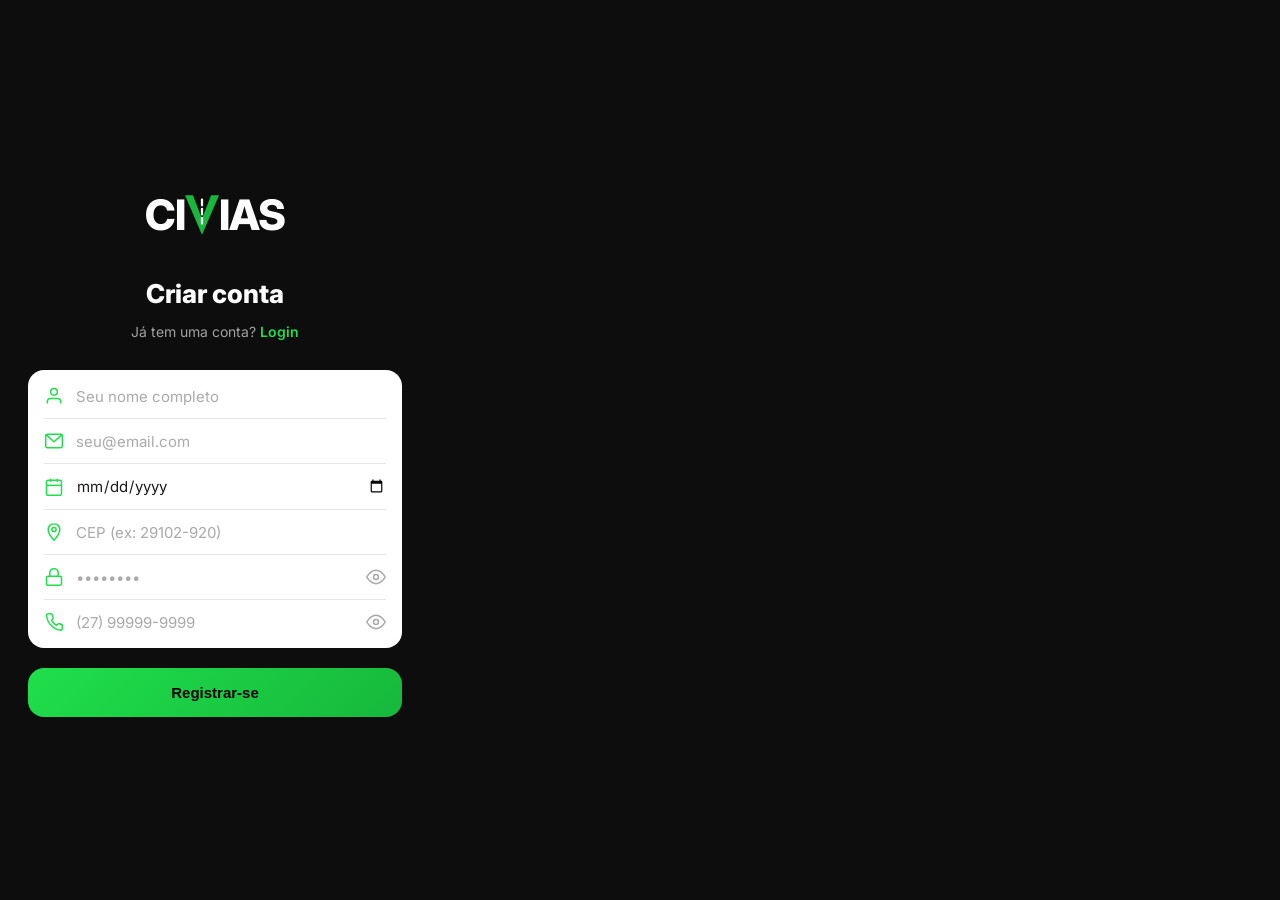
==== cadastro.html @ 319fbc91 "Arquivos principais" ====
<!DOCTYPE html>
<html lang="pt-BR">
<head>
  <meta charset="UTF-8" />
  <meta name="viewport" content="width=device-width, initial-scale=1.0" />
  <title>CIVIAS - Cadastro</title>
  <link rel="stylesheet" href="assets/css/style.css" />
  <style>
    body {
  background-color: var(--bg-primary);
  min-height: 100vh;
  }

    .cadastro-wrapper {
      width: 100%;
      max-width: 430px;
      min-height: 100vh;
      display: flex;
      flex-direction: column;
      align-items: center;
      justify-content: center;
      padding: 48px 28px;
      gap: 28px;
    }

    /* Logo */
    .cadastro-logo {
      display: flex;
      align-items: center;
    }

    .cadastro-logo span {
      font-size: 42px;
      font-weight: 800;
      color: var(--text-primary);
      letter-spacing: -1px;
    }

    .cadastro-logo svg {
      width: 34px;
      height: 42px;
    }

    /* Título */
    .cadastro-title {
      text-align: center;
    }

    .cadastro-title h1 {
      font-size: 26px;
      font-weight: 800;
      color: var(--text-primary);
    }

    .cadastro-title p {
      margin-top: 8px;
      font-size: 14px;
      color: var(--text-secondary);
    }

    .cadastro-title p a {
      color: var(--green-main);
      font-weight: 600;
      text-decoration: none;
    }

    /* Formulário */
    .cadastro-form {
      width: 100%;
      display: flex;
      flex-direction: column;
      gap: 20px;
    }
  </style>
</head>
<body>
  <div class="cadastro-wrapper">

    <!-- Logo -->
    <div class="cadastro-logo">
      <span>CI</span>
      <svg viewBox="0 0 60 70" xmlns="http://www.w3.org/2000/svg">
        <polygon points="0,0 14,0 30,42 46,0 60,0 30,70" fill="#17b83c"/>
        <line x1="30" y1="8"  x2="30" y2="18" stroke="white" stroke-width="4" stroke-linecap="round"/>
        <line x1="30" y1="24" x2="30" y2="34" stroke="white" stroke-width="4" stroke-linecap="round"/>
        <line x1="30" y1="40" x2="30" y2="50" stroke="white" stroke-width="4" stroke-linecap="round"/>
      </svg>
      <span>IAS</span>
    </div>

    <!-- Título -->
    <div class="cadastro-title">
      <h1>Criar conta</h1>
      <p>Já tem uma conta? <a href="login.html">Login</a></p>
    </div>

    <!-- Formulário -->
    <div class="cadastro-form">

      <div class="input-group">

        <!-- Nome -->
        <div class="input-row">
          <svg viewBox="0 0 24 24" xmlns="http://www.w3.org/2000/svg">
            <path d="M20 21v-2a4 4 0 0 0-4-4H8a4 4 0 0 0-4 4v2"/>
            <circle cx="12" cy="7" r="4"/>
          </svg>
          <input
            type="text"
            id="cadNome"
            placeholder="Seu nome completo"
            autocomplete="name"
          />
        </div>

        <!-- Email -->
        <div class="input-row">
          <svg viewBox="0 0 24 24" xmlns="http://www.w3.org/2000/svg">
            <rect x="2" y="4" width="20" height="16" rx="2"/>
            <polyline points="2,4 12,13 22,4"/>
          </svg>
          <input
            type="email"
            id="cadEmail"
            placeholder="seu@email.com"
            autocomplete="email"
          />
        </div>

        <!-- Data de nascimento -->
        <div class="input-row">
          <svg viewBox="0 0 24 24" xmlns="http://www.w3.org/2000/svg">
            <rect x="3" y="4" width="18" height="18" rx="2"/>
            <line x1="16" y1="2" x2="16" y2="6"/>
            <line x1="8"  y1="2" x2="8"  y2="6"/>
            <line x1="3"  y1="10" x2="21" y2="10"/>
          </svg>
          <input
            type="date"
            id="cadNascimento"
            autocomplete="bday"
          />
        </div>

        <!-- CEP -->
        <div class="input-row">
          <svg viewBox="0 0 24 24" xmlns="http://www.w3.org/2000/svg">
            <path d="M12 2C8.13 2 5 5.13 5 9c0 5.25 7 13 7 13s7-7.75 7-13c0-3.87-3.13-7-7-7z"/>
            <circle cx="12" cy="9" r="2.5"/>
          </svg>
          <input
            type="text"
            id="cadCep"
            placeholder="CEP (ex: 29102-920)"
            maxlength="9"
            autocomplete="postal-code"
          />
        </div>

        <!-- Senha -->
        <div class="input-row">
          <svg viewBox="0 0 24 24" xmlns="http://www.w3.org/2000/svg">
            <rect x="3" y="11" width="18" height="11" rx="2"/>
            <path d="M7 11V7a5 5 0 0 1 10 0v4"/>
          </svg>
          <input
            type="password"
            id="cadSenha"
            placeholder="••••••••"
            autocomplete="new-password"
          />
          <button class="toggle-password" id="toggleCadSenha" type="button" aria-label="Mostrar senha">
            <svg id="eyeIconCad" viewBox="0 0 24 24" xmlns="http://www.w3.org/2000/svg">
              <path d="M1 12s4-8 11-8 11 8 11 8-4 8-11 8-11-8-11-8z"/>
              <circle cx="12" cy="12" r="3"/>
            </svg>
          </button>
        </div>

        <!-- Telefone -->
        <div class="input-row">
          <svg viewBox="0 0 24 24" xmlns="http://www.w3.org/2000/svg">
            <path d="M22 16.92v3a2 2 0 0 1-2.18 2
                     A19.79 19.79 0 0 1 3.08 4.18
                     2 2 0 0 1 5.09 2h3a2 2 0 0 1 2 1.72
                     c.127.96.361 1.903.7 2.81a2 2 0 0 1-.45 2.11
                     L9.09 9.91a16 16 0 0 0 6 6l1.27-1.27
                     a2 2 0 0 1 2.11-.45c.907.339 1.85.573 2.81.7
                     A2 2 0 0 1 22 16.92z"/>
          </svg>
          <input
            type="tel"
            id="cadTelefone"
            placeholder="(27) 99999-9999"
            maxlength="15"
            autocomplete="tel"
          />
          <button class="toggle-password" id="toggleCadTel" type="button" aria-label="Mostrar telefone">
            <svg id="eyeIconTel" viewBox="0 0 24 24" xmlns="http://www.w3.org/2000/svg">
              <path d="M1 12s4-8 11-8 11 8 11 8-4 8-11 8-11-8-11-8z"/>
              <circle cx="12" cy="12" r="3"/>
            </svg>
          </button>
        </div>

      </div>

      <!-- Botão registrar -->
      <button class="btn-primary" id="btnRegistrar">Registrar-se</button>

    </div>

  </div>

  <script src="assets/js/cadastro.js"></script>
</body>
</html>
---- assets/css/style.css ----
/* =============================
   CIVIAS - Estilos Globais
   ============================= */

@import url('https://fonts.googleapis.com/css2?family=Inter:wght@400;500;600;700;800&display=swap');

/* Variáveis de cor */
:root {
  --bg-primary: #0d0d0d;
  --bg-secondary: #1a1a1a;
  --bg-card: #1e1e1e;
  --bg-card-alt: #2a2a2a;

  --green-main: #1fdf4b;
  --green-dark: #17b83c;
  --green-glow: rgba(31, 223, 75, 0.15);

  --text-primary: #ffffff;
  --text-secondary: #a0a0a0;
  --text-muted: #606060;

  --red: #e53e3e;
  --orange: #d97706;

  --border-radius-sm: 10px;
  --border-radius-md: 16px;
  --border-radius-lg: 24px;
  --border-radius-xl: 32px;

  --navbar-height: 72px;
}

/* Reset e base */
*, *::before, *::after {
  margin: 0;
  padding: 0;
  box-sizing: border-box;
  -webkit-tap-highlight-color: transparent;
}

html {
  width: 100%;
  min-height: 100%;
}

body {
  width: 100%;
  min-height: 100vh;
  background-color: #111;
  color: var(--text-primary);
  font-family: 'Inter', sans-serif;
  font-size: 16px;
  line-height: 1.5;
  overflow-x: hidden;
}

/* =============================
   CONTAINER PRINCIPAL
   ============================= */
.app-container {
  width: 100%;
  max-width: 430px;
  min-height: 100vh;
  margin: 0 auto;
  background-color: var(--bg-primary);
  position: relative;
}

/* Desktop: centraliza com sombra lateral */
@media (min-width: 768px) {
  .app-container {
    max-width: 440px;
    box-shadow: 0 0 80px rgba(0, 0, 0, 0.8);
  }
}

/* =============================
   NAVBAR INFERIOR
   ============================= */
.navbar {
  position: fixed;
  bottom: 16px;
  left: 50%;
  transform: translateX(-50%);
  width: calc(100% - 32px);
  max-width: 408px;
  height: var(--navbar-height);
  background-color: var(--bg-card-alt);
  border-radius: var(--border-radius-xl);
  display: flex;
  align-items: center;
  justify-content: space-around;
  padding: 0 16px;
  z-index: 100;
}

/* Desktop: navbar acompanha o container */
@media (min-width: 768px) {
  .navbar {
    max-width: 408px;
  }
}

.navbar a {
  display: flex;
  align-items: center;
  justify-content: center;
  width: 48px;
  height: 48px;
  border-radius: 50%;
  text-decoration: none;
  transition: background 0.2s;
}

.navbar a:hover,
.navbar a.active {
  background-color: var(--green-glow);
}

.navbar svg {
  width: 26px;
  height: 26px;
  stroke: var(--green-main);
  fill: none;
  stroke-width: 1.8;
  stroke-linecap: round;
  stroke-linejoin: round;
}

/* =============================
   BOTÕES
   ============================= */
.btn-primary {
  width: 100%;
  padding: 16px;
  background: linear-gradient(135deg, var(--green-main), var(--green-dark));
  color: #000;
  font-size: 15px;
  font-weight: 700;
  border: none;
  border-radius: var(--border-radius-md);
  cursor: pointer;
  transition: opacity 0.2s, transform 0.1s;
}

.btn-primary:hover {
  opacity: 0.9;
}

.btn-primary:active {
  transform: scale(0.98);
}

.btn-outline {
  width: 100%;
  padding: 16px;
  background: transparent;
  color: var(--green-main);
  font-size: 15px;
  font-weight: 600;
  border: 1.5px solid var(--green-main);
  border-radius: var(--border-radius-md);
  cursor: pointer;
  transition: background 0.2s;
}

.btn-outline:hover {
  background: var(--green-glow);
}

/* =============================
   INPUTS
   ============================= */
.input-group {
  background-color: #fff;
  border-radius: var(--border-radius-md);
  padding: 4px 16px;
}

.input-row {
  display: flex;
  align-items: center;
  gap: 12px;
  padding: 12px 0;
  border-bottom: 1px solid #e5e5e5;
}

.input-row:last-child {
  border-bottom: none;
}

.input-row svg {
  width: 20px;
  height: 20px;
  stroke: var(--green-main);
  fill: none;
  stroke-width: 1.8;
  flex-shrink: 0;
}

.input-row input {
  flex: 1;
  border: none;
  outline: none;
  font-size: 15px;
  font-family: 'Inter', sans-serif;
  color: #1a1a1a;
  background: transparent;
}

.input-row input::placeholder {
  color: #aaa;
}

.input-row .toggle-password {
  cursor: pointer;
  background: none;
  border: none;
  padding: 0;
  display: flex;
  align-items: center;
}

.input-row .toggle-password svg {
  stroke: #aaa;
}

/* =============================
   CARDS DE ESTATÍSTICA
   ============================= */
.stats-grid {
  display: grid;
  grid-template-columns: repeat(3, 1fr);
  gap: 10px;
}

.stat-card {
  background-color: var(--bg-card);
  border-radius: var(--border-radius-md);
  padding: 14px 10px;
  display: flex;
  flex-direction: column;
  gap: 6px;
}

.stat-card .stat-label {
  font-size: 11px;
  font-weight: 600;
  display: flex;
  align-items: center;
  gap: 5px;
}

.stat-card .stat-number {
  font-size: 36px;
  font-weight: 700;
  line-height: 1;
}

.stat-card.red    { border: 1px solid rgba(229, 62, 62, 0.4); }
.stat-card.orange { border: 1px solid rgba(217, 119, 6, 0.4); }
.stat-card.green  { border: 1px solid rgba(31, 223, 75, 0.4); }

.stat-card.red    .stat-label { color: var(--red); }
.stat-card.orange .stat-label { color: var(--orange); }
.stat-card.green  .stat-label { color: var(--green-main); }

.stat-card.red    .stat-number { color: var(--red); }
.stat-card.orange .stat-number { color: var(--orange); }
.stat-card.green  .stat-number { color: var(--green-main); }

/* =============================
   UTILITÁRIOS
   ============================= */
.page-content {
  padding: 24px 20px;
  padding-bottom: calc(var(--navbar-height) + 32px);
}

.page-content-no-navbar {
  padding: 24px 20px;
}

.section-title {
  font-size: 22px;
  font-weight: 800;
  margin-bottom: 14px;
  color: var(--text-primary);
}

.text-green { color: var(--green-main); }
.text-muted { color: var(--text-secondary); font-size: 14px; }

.mt-8  { margin-top: 8px; }
.mt-12 { margin-top: 12px; }
.mt-16 { margin-top: 16px; }
.mt-20 { margin-top: 20px; }
.mt-24 { margin-top: 24px; }
.mt-32 { margin-top: 32px; }

/* =============================
   TELAS MUITO PEQUENAS
   ============================= */
@media (max-width: 360px) {
  .stats-grid {
    gap: 6px;
  }

  .stat-card .stat-number {
    font-size: 28px;
  }

  .stat-card .stat-label {
    font-size: 10px;
  }
}
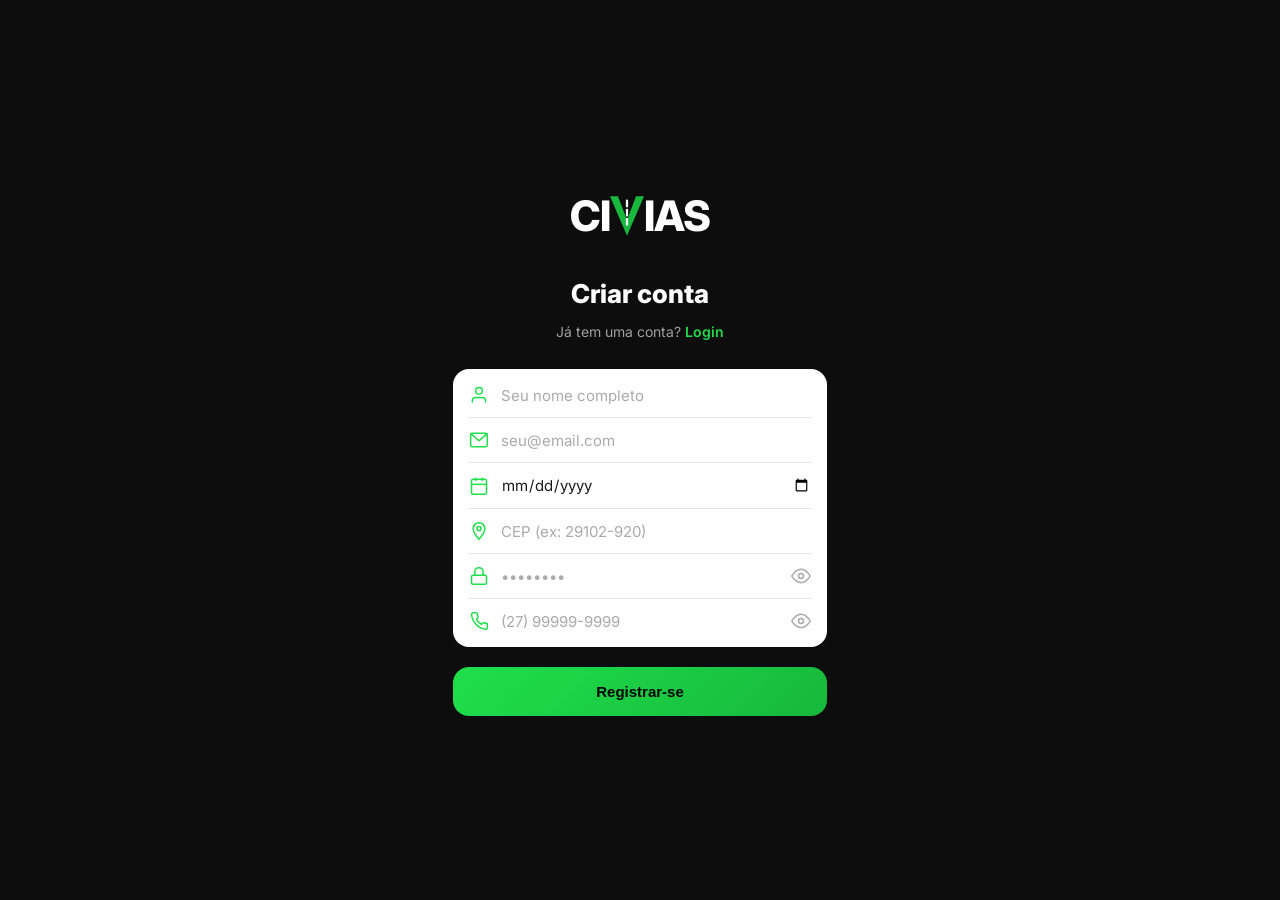
==== commit 2384b5d8: "Adicionando responsividade ao cadastro.htmlAdicionando responsividade ao cadastro.html" ====
--- a/cadastro.html
+++ b/cadastro.html
@@ -7,9 +7,9 @@
   <link rel="stylesheet" href="assets/css/style.css" />
   <style>
     body {
-  background-color: var(--bg-primary);
-  min-height: 100vh;
-  }
+      background-color: var(--bg-primary);
+      min-height: 100vh;
+    }
 
     .cadastro-wrapper {
       width: 100%;
@@ -19,8 +19,10 @@
       flex-direction: column;
       align-items: center;
       justify-content: center;
-      padding: 48px 28px;
-      gap: 28px;
+      /* Responsivo: padding escala com clamp */
+      padding: clamp(32px, 6vh, 48px) clamp(18px, 6vw, 28px);
+      gap: clamp(20px, 3vh, 28px);
+      margin: 0 auto;
     }
 
     /* Logo */
@@ -30,15 +32,15 @@
     }
 
     .cadastro-logo span {
-      font-size: 42px;
+      font-size: clamp(32px, 8vw, 42px);
       font-weight: 800;
       color: var(--text-primary);
       letter-spacing: -1px;
     }
 
     .cadastro-logo svg {
-      width: 34px;
-      height: 42px;
+      width: clamp(26px, 6vw, 34px);
+      height: clamp(32px, 7vw, 42px);
     }
 
     /* Título */
@@ -47,7 +49,7 @@
     }
 
     .cadastro-title h1 {
-      font-size: 26px;
+      font-size: clamp(20px, 5vw, 26px);
       font-weight: 800;
       color: var(--text-primary);
     }
@@ -214,4 +216,4 @@
 
   <script src="assets/js/cadastro.js"></script>
 </body>
-</html>+</html>
--- a/assets/css/style.css
+++ b/assets/css/style.css
@@ -313,4 +313,199 @@
   .stat-card .stat-label {
     font-size: 10px;
   }
-}+}
+
+
+/* ============================================================
+   Adicionando responsividade global ao style.css
+   ============================================================ */
+
+/* =============================
+   CONTAINER - Telas médias e grandes
+   ============================= */
+@media (min-width: 480px) and (max-width: 767px) {
+  .app-container {
+    max-width: 100%;
+  }
+
+  .navbar {
+    max-width: calc(100% - 32px);
+  }
+}
+
+/* =============================
+   STATS GRID - Telas muito pequenas (< 360px)
+   ============================= */
+@media (max-width: 360px) {
+  .stats-grid {
+    gap: 6px;
+  }
+
+  .stat-card {
+    padding: 10px 8px;
+  }
+
+  .stat-card .stat-number {
+    font-size: 26px;
+  }
+
+  .stat-card .stat-label {
+    font-size: 10px;
+  }
+}
+
+/* =============================
+   WRAPPERS DE LOGIN / CADASTRO
+   (páginas sem navbar, centralizadas)
+   ============================= */
+
+/* Telas muito pequenas: reduz padding para não sufocar */
+@media (max-width: 360px) {
+  .login-wrapper,
+  .cadastro-wrapper {
+    padding: 32px 18px;
+    gap: 24px;
+  }
+
+  .login-logo span,
+  .cadastro-logo span {
+    font-size: 34px;
+  }
+
+  .login-logo svg,
+  .cadastro-logo svg {
+    width: 27px;
+    height: 34px;
+  }
+
+  .login-title h1,
+  .cadastro-title h1 {
+    font-size: 22px;
+  }
+}
+
+/* Telas médias (tablets): centraliza e limita largura */
+@media (min-width: 600px) {
+  .login-wrapper,
+  .cadastro-wrapper {
+    margin: 0 auto;
+    max-width: 430px;
+  }
+}
+
+/* =============================
+   ONBOARDING
+   ============================= */
+
+/* Telas muito pequenas */
+@media (max-width: 360px) {
+  .onboarding-wrapper {
+    padding: 32px 16px 28px;
+  }
+
+  .ob-logo span {
+    font-size: 22px;
+  }
+
+  .ob-logo svg {
+    width: 18px;
+    height: 22px;
+  }
+
+  .ob-image-wrapper {
+    max-width: 260px;
+  }
+
+  .ob-slide-text {
+    font-size: 18px;
+  }
+
+  .btn-pular {
+    padding: 12px 28px;
+    font-size: 14px;
+  }
+}
+
+/* Telas médias (tablets) */
+@media (min-width: 600px) {
+  .onboarding-wrapper {
+    margin: 0 auto;
+    max-width: 430px;
+  }
+
+  .ob-image-wrapper {
+    max-width: 360px;
+  }
+
+  .ob-slide-text {
+    font-size: 24px;
+  }
+}
+
+/* =============================
+   HOME - Header, card, mapa
+   ============================= */
+
+/* Telas muito pequenas */
+@media (max-width: 360px) {
+  .home-header {
+    padding: 16px 14px 0;
+  }
+
+  .header-logo .logo {
+    height: 24px;
+  }
+
+  .header-user .greet {
+    font-size: 11px;
+  }
+
+  .avatar {
+    width: 36px;
+    height: 36px;
+  }
+
+  .card-registrar {
+    margin: 14px 14px 0;
+    padding: 16px;
+  }
+
+  .card-registrar h2 {
+    font-size: 18px;
+  }
+
+  .card-registrar p {
+    font-size: 13px;
+  }
+
+  .map-section {
+    margin: 14px 14px 0;
+    height: 220px;
+  }
+
+  .stats-section {
+    margin: 14px 14px 0;
+  }
+}
+
+/* Telas médias */
+@media (min-width: 600px) {
+  .map-section {
+    height: 320px;
+  }
+}
+
+/* =============================
+   INPUTS - Garantia em telas pequenas
+   ============================= */
+@media (max-width: 360px) {
+  .input-row input {
+    font-size: 14px;
+  }
+
+  .btn-primary,
+  .btn-outline {
+    padding: 14px;
+    font-size: 14px;
+  }
+}
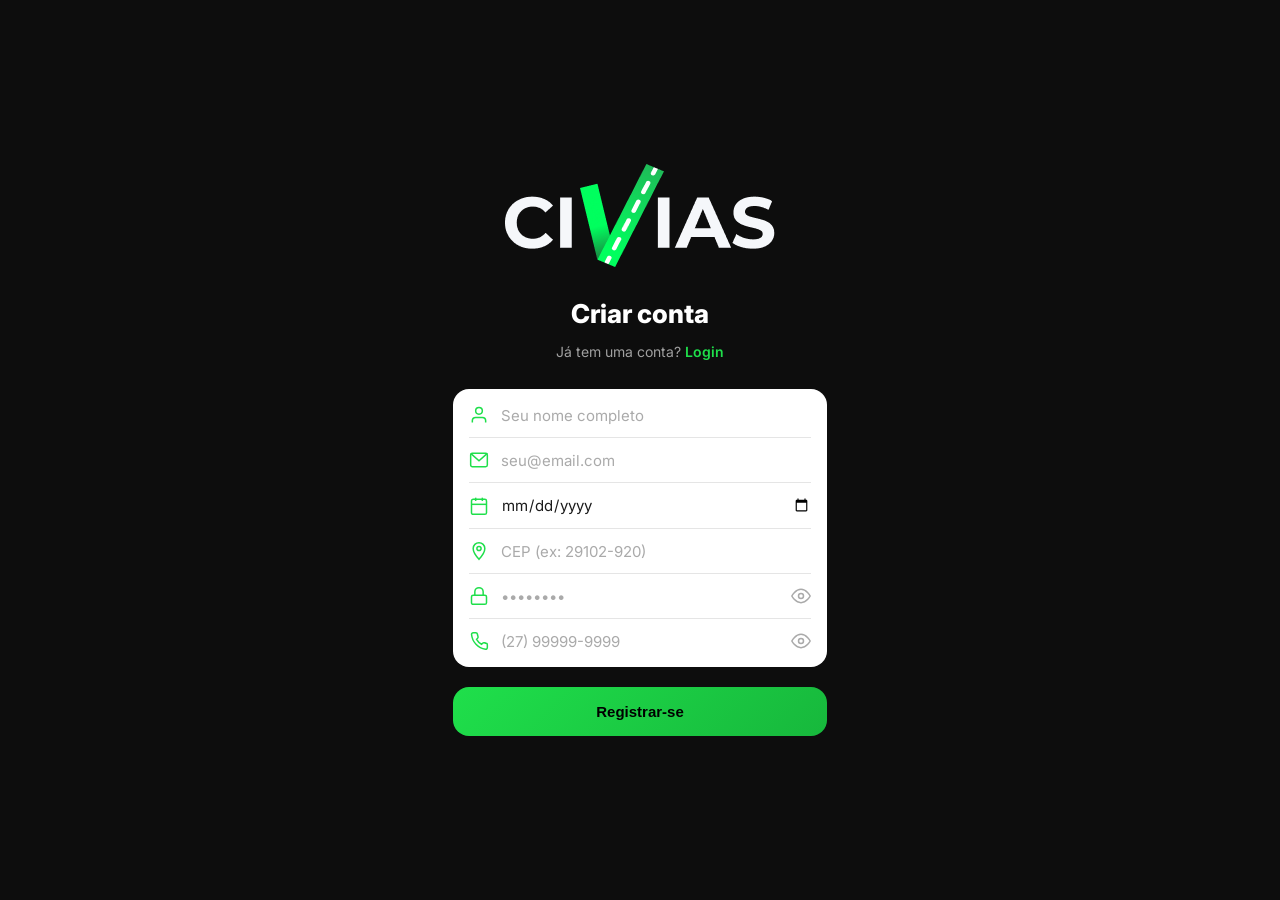
==== commit a7232426: "Sbstituindo texto pela imagem da logo em cadastro.html" ====
--- a/cadastro.html
+++ b/cadastro.html
@@ -79,16 +79,9 @@
   <div class="cadastro-wrapper">
 
     <!-- Logo -->
-    <div class="cadastro-logo">
-      <span>CI</span>
-      <svg viewBox="0 0 60 70" xmlns="http://www.w3.org/2000/svg">
-        <polygon points="0,0 14,0 30,42 46,0 60,0 30,70" fill="#17b83c"/>
-        <line x1="30" y1="8"  x2="30" y2="18" stroke="white" stroke-width="4" stroke-linecap="round"/>
-        <line x1="30" y1="24" x2="30" y2="34" stroke="white" stroke-width="4" stroke-linecap="round"/>
-        <line x1="30" y1="40" x2="30" y2="50" stroke="white" stroke-width="4" stroke-linecap="round"/>
-      </svg>
-      <span>IAS</span>
-    </div>
+      <div class="cadastro-logo">
+        <img src="assets/img/logo-civias.png" alt="CIVIAS" class="logo" />
+      </div>
 
     <!-- Título -->
     <div class="cadastro-title">
